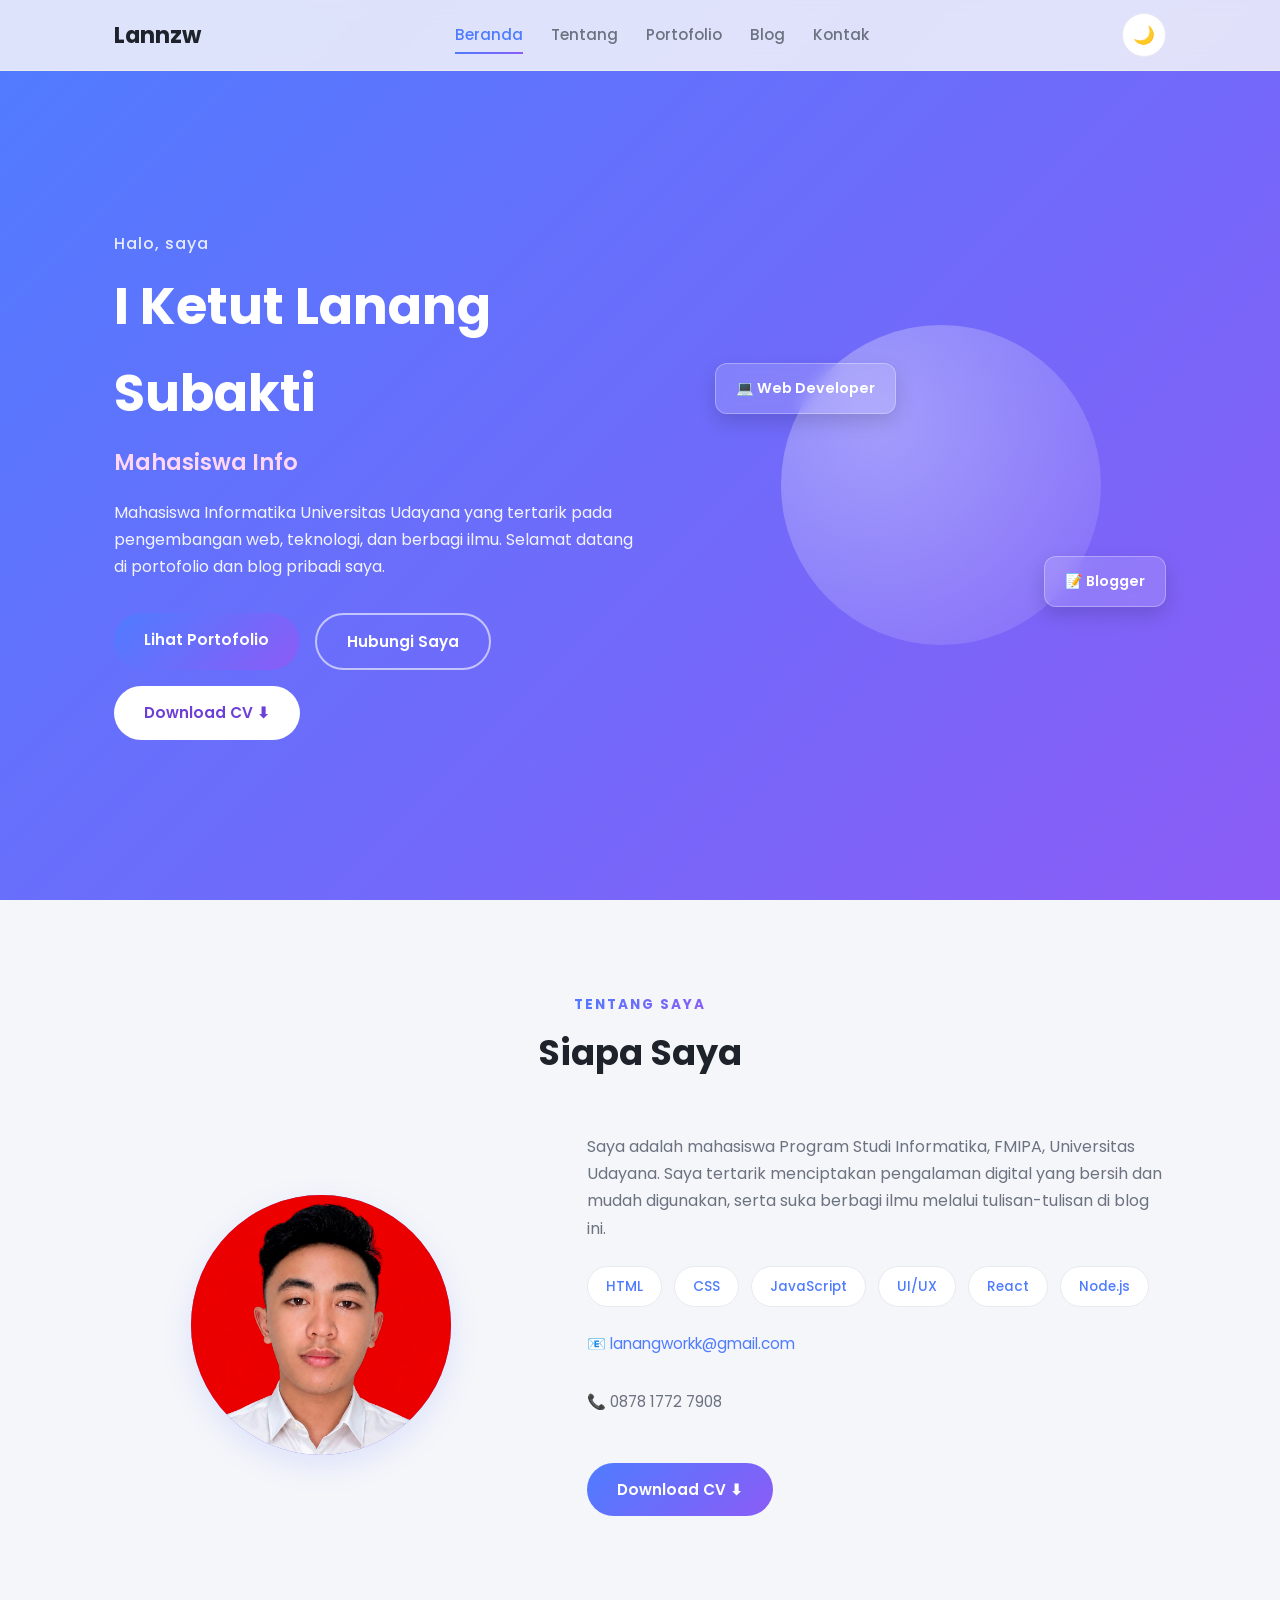
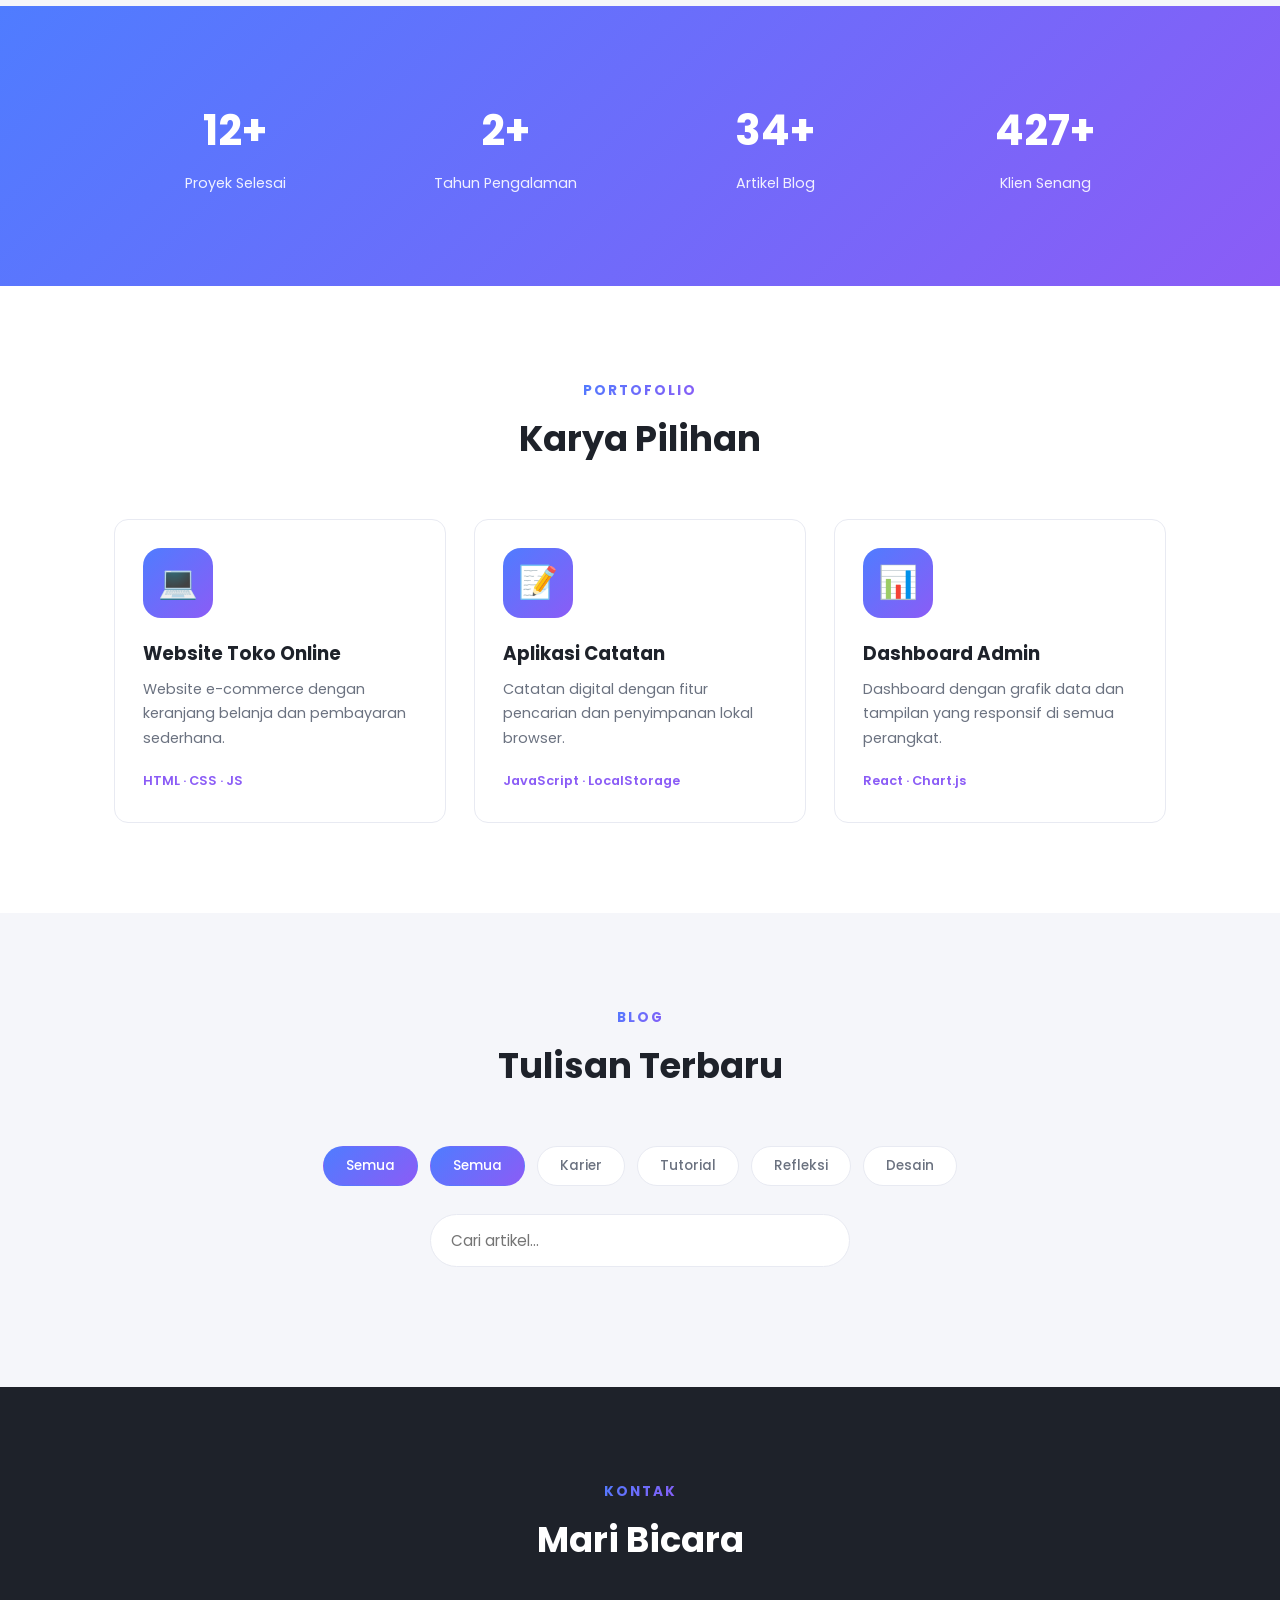
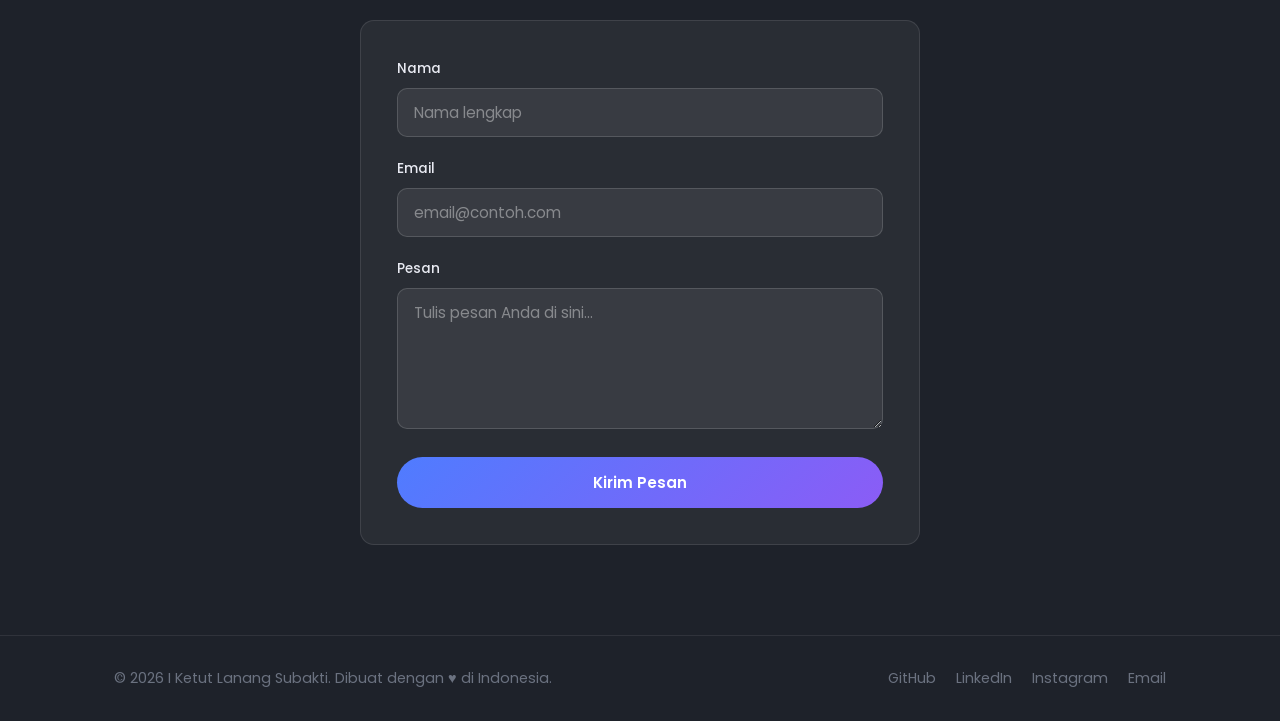
==== index.html @ 3997c29c "Initial commit: website portofolio blog" ====
<!DOCTYPE html>
<html lang="id" data-theme="light">
<head>
  <meta charset="UTF-8">
  <meta name="viewport" content="width=device-width, initial-scale=1.0">
  <meta name="description" content="Portofolio dan blog pribadi saya - pengembangan web, teknologi, dan pengalaman pribadi.">
  <meta name="author" content="Nama Kamu">
  <meta property="og:title" content="Portofolio Blog Saya">
  <meta property="og:description" content="Portofolio dan blog pribadi saya - pengembangan web, teknologi, dan pengalaman pribadi.">
  <title>Portofolio Blog Saya</title>
  <link rel="icon" href="data:image/svg+xml,<svg xmlns=%22http://www.w3.org/2000/svg%22 viewBox=%220 0 100 100%22><text y=%22.9em%22 font-size=%2290%22>💻</text></svg>">
  <link rel="preconnect" href="https://fonts.googleapis.com">
  <link rel="preconnect" href="https://fonts.gstatic.com" crossorigin>
  <link href="https://fonts.googleapis.com/css2?family=Poppins:wght@300;400;500;600;700&display=swap" rel="stylesheet">
  <link rel="stylesheet" href="css/style.css">
</head>
<body>

  <!-- Preloader -->
  <div class="preloader" id="preloader">
    <div class="loader-ring"></div>
    <p>Memuat...</p>
  </div>

  <header class="navbar" id="navbar">
    <div class="container nav-inner">
      <a href="#hero" class="logo" id="logo">Nama<span class="logo-accent">Saya</span></a>
      <nav class="nav-menu" id="navMenu">
        <a href="#hero" class="nav-link active">Beranda</a>
        <a href="#about" class="nav-link">Tentang</a>
        <a href="#portfolio" class="nav-link">Portofolio</a>
        <a href="#blog" class="nav-link">Blog</a>
        <a href="#contact" class="nav-link">Kontak</a>
      </nav>
      <div class="nav-actions">
        <button class="theme-toggle" id="themeToggle" aria-label="Ganti tema">
          <span class="theme-icon-sun">☀️</span>
          <span class="theme-icon-moon">🌙</span>
        </button>
        <button class="hamburger" id="hamburger" aria-label="Buka menu">
          <span></span>
          <span></span>
          <span></span>
        </button>
      </div>
    </div>
  </header>

  <main>
    <!-- Hero -->
    <section id="hero" class="hero">
      <div class="container hero-inner">
        <div class="hero-text">
          <p class="hero-greeting">Halo, saya</p>
          <h1 class="hero-title" id="heroName">Nama Kamu</h1>
          <h2 class="hero-subtitle" id="typedText"></h2>
          <p class="hero-desc" id="heroDesc"></p>
          <div class="hero-actions">
            <a href="#portfolio" class="btn btn-primary">Lihat Portofolio</a>
            <a href="#contact" class="btn btn-outline">Hubungi Saya</a>
            <a href="#" class="btn btn-white" id="cvButton">Download CV ⬇</a>
          </div>
        </div>
        <div class="hero-art">
          <div class="blob"></div>
          <div class="card-float card-float-1">💻 Web Developer</div>
          <div class="card-float card-float-2">📝 Blogger</div>
        </div>
      </div>
    </section>

    <!-- Tentang -->
    <section id="about" class="about">
      <div class="container">
        <div class="section-head reveal">
          <p class="section-tag">Tentang Saya</p>
          <h2 class="section-title">Siapa Saya</h2>
        </div>
        <div class="about-grid">
          <div class="about-photo reveal">
            <div class="photo-frame" id="aboutPhoto">👨‍💻</div>
          </div>
          <div class="about-text reveal">
            <p id="aboutText"></p>
            <div class="skills" id="skillsList"></div>
            <div class="about-contact">
              <p>📧 <a id="aboutEmail" href="mailto:email@contoh.com">email@contoh.com</a></p>
              <p>📞 <span id="aboutPhone">+62 812 3456 7890</span></p>
            </div>
            <a href="#" class="btn btn-primary" id="cvButton2">Download CV ⬇</a>
          </div>
        </div>
      </div>
    </section>

    <!-- Statistik -->
    <section class="stats" id="stats">
      <div class="container stats-grid" id="statsGrid"></div>
    </section>

    <!-- Portofolio -->
    <section id="portfolio" class="portfolio">
      <div class="container">
        <div class="section-head reveal">
          <p class="section-tag">Portofolio</p>
          <h2 class="section-title">Karya Pilihan</h2>
        </div>
        <div class="portfolio-grid" id="portfolioGrid"></div>
      </div>
    </section>

    <!-- Blog -->
    <section id="blog" class="blog">
      <div class="container">
        <div class="section-head reveal">
          <p class="section-tag">Blog</p>
          <h2 class="section-title">Tulisan Terbaru</h2>
        </div>
        <div class="blog-filters reveal" id="blogFilters">
          <button class="filter-btn active" data-filter="Semua">Semua</button>
        </div>
        <div class="blog-search reveal">
          <input type="text" id="searchInput" placeholder="Cari artikel...">
        </div>
        <div class="blog-list" id="blogList"></div>
        <p class="blog-empty" id="blogEmpty">Belum ada artikel yang cocok.</p>
      </div>
    </section>

    <!-- Kontak -->
    <section id="contact" class="contact">
      <div class="container">
        <div class="section-head reveal">
          <p class="section-tag">Kontak</p>
          <h2 class="section-title">Mari Bicara</h2>
        </div>
        <form id="contactForm" class="contact-form reveal">
          <div class="form-group">
            <label for="name">Nama</label>
            <input type="text" id="name" name="name" placeholder="Nama lengkap" required>
          </div>
          <div class="form-group">
            <label for="email">Email</label>
            <input type="email" id="email" name="email" placeholder="email@contoh.com" required>
          </div>
          <div class="form-group">
            <label for="message">Pesan</label>
            <textarea id="message" name="message" rows="5" placeholder="Tulis pesan Anda di sini..." required></textarea>
          </div>
          <button type="submit" class="btn btn-primary">Kirim Pesan</button>
        </form>
      </div>
    </section>
  </main>

  <footer class="footer">
    <div class="container footer-inner">
      <p>© <span id="year"></span> Nama Saya. Dibuat dengan ♥ di Indonesia.</p>
      <div class="socials" id="socialLinks"></div>
    </div>
  </footer>

  <!-- Tombol kembali ke atas -->
  <button class="back-to-top" id="backToTop" aria-label="Kembali ke atas">↑</button>

  <!-- Modal detail artikel -->
  <div class="modal" id="articleModal">
    <div class="modal-content">
      <button class="modal-close" id="modalClose" aria-label="Tutup">×</button>
      <div class="modal-body" id="modalBody"></div>
    </div>
  </div>

  <!-- Notifikasi -->
  <div class="toast" id="toast"></div>

  <script src="js/data.js"></script>
  <script src="js/main.js"></script>
</body>
</html>
---- css/style.css ----
:root {
  --blue: #4f7cff;
  --blue-dark: #3a5fd9;
  --purple: #8b5cf6;
  --purple-dark: #6d3fd6;
  --gray-100: #f5f6fa;
  --gray-200: #e8eaf2;
  --gray-500: #6b7280;
  --gray-800: #2b2f38;
  --gray-900: #1e222a;
  --white: #ffffff;
  --gradient: linear-gradient(135deg, var(--blue) 0%, var(--purple) 100%);
  --shadow: 0 10px 30px rgba(79, 124, 255, 0.15);
  --radius: 14px;
  --transition: all 0.3s ease;
  --bg: var(--gray-100);
  --bg-alt: var(--white);
  --surface: var(--white);
  --surface-hover: var(--gray-100);
  --border: var(--gray-200);
  --text: var(--gray-800);
  --text-heading: var(--gray-900);
  --text-muted: var(--gray-500);
  --navbar-bg: rgba(245, 246, 250, 0.85);
}

[data-theme="dark"] {
  --gray-100: #16181f;
  --gray-200: #242834;
  --gray-500: #9aa1b1;
  --gray-800: #e4e7ef;
  --gray-900: #f2f4fa;
  --white: #1b1e28;
  --shadow: 0 10px 30px rgba(0, 0, 0, 0.4);
  --bg: #12141a;
  --bg-alt: #171a23;
  --surface: #1b1e28;
  --surface-hover: #222634;
  --border: #2b3040;
  --text: #d7dbe6;
  --text-heading: #f2f4fa;
  --text-muted: #9aa1b1;
  --navbar-bg: rgba(18, 20, 26, 0.85);
}

* {
  margin: 0;
  padding: 0;
  box-sizing: border-box;
}

html {
  scroll-behavior: smooth;
}

body {
  font-family: 'Poppins', sans-serif;
  color: var(--text);
  background: var(--bg);
  line-height: 1.7;
  transition: background 0.4s ease, color 0.4s ease;
}

img {
  max-width: 100%;
}

a {
  color: inherit;
}

.container {
  max-width: 1100px;
  margin: 0 auto;
  padding: 0 24px;
}

/* ---------- Preloader ---------- */
.preloader {
  position: fixed;
  inset: 0;
  background: var(--bg);
  z-index: 1000;
  display: flex;
  flex-direction: column;
  align-items: center;
  justify-content: center;
  gap: 16px;
  transition: opacity 0.6s ease, visibility 0.6s ease;
}

.preloader.hidden {
  opacity: 0;
  visibility: hidden;
  pointer-events: none;
}

.preloader p {
  color: var(--text-muted);
  font-size: 0.9rem;
}

.loader-ring {
  width: 56px;
  height: 56px;
  border-radius: 50%;
  border: 4px solid var(--border);
  border-top-color: var(--purple);
  animation: spin 0.9s linear infinite;
}

@keyframes spin {
  to { transform: rotate(360deg); }
}

/* ---------- Navbar ---------- */
.navbar {
  position: fixed;
  top: 0;
  left: 0;
  right: 0;
  z-index: 100;
  background: var(--navbar-bg);
  backdrop-filter: blur(10px);
  border-bottom: 1px solid var(--border);
  transition: var(--transition);
}

.navbar.scrolled {
  box-shadow: var(--shadow);
}

.nav-inner {
  display: flex;
  align-items: center;
  justify-content: space-between;
  height: 70px;
}

.logo {
  font-size: 1.4rem;
  font-weight: 700;
  color: var(--text-heading);
  text-decoration: none;
}

.logo-accent {
  background: var(--gradient);
  -webkit-background-clip: text;
  background-clip: text;
  -webkit-text-fill-color: transparent;
}

.nav-menu {
  display: flex;
  gap: 28px;
}

.nav-link {
  color: var(--text-muted);
  text-decoration: none;
  font-weight: 500;
  font-size: 0.95rem;
  position: relative;
  transition: var(--transition);
}

.nav-link::after {
  content: '';
  position: absolute;
  bottom: -6px;
  left: 0;
  width: 0;
  height: 2px;
  background: var(--gradient);
  transition: var(--transition);
}

.nav-link:hover,
.nav-link.active {
  color: var(--blue);
}

.nav-link:hover::after,
.nav-link.active::after {
  width: 100%;
}

.nav-actions {
  display: flex;
  align-items: center;
  gap: 16px;
}

.theme-toggle {
  width: 44px;
  height: 44px;
  border-radius: 50%;
  border: 1px solid var(--border);
  background: var(--surface);
  cursor: pointer;
  display: flex;
  align-items: center;
  justify-content: center;
  font-size: 1.1rem;
  transition: var(--transition);
}

.theme-toggle:hover {
  border-color: var(--purple);
  transform: scale(1.08);
}

.theme-icon-sun { display: none; }
.theme-icon-moon { display: inline; }

[data-theme="dark"] .theme-icon-sun { display: inline; }
[data-theme="dark"] .theme-icon-moon { display: none; }

.hamburger {
  display: none;
  flex-direction: column;
  gap: 5px;
  background: none;
  border: none;
  cursor: pointer;
  padding: 6px;
}

.hamburger span {
  width: 24px;
  height: 3px;
  background: var(--text-heading);
  border-radius: 3px;
  transition: var(--transition);
}

.hamburger.open span:nth-child(1) {
  transform: translateY(8px) rotate(45deg);
}

.hamburger.open span:nth-child(2) {
  opacity: 0;
}

.hamburger.open span:nth-child(3) {
  transform: translateY(-8px) rotate(-45deg);
}

/* ---------- Hero ---------- */
.hero {
  padding: 170px 0 100px;
  background: var(--gradient);
  color: var(--white);
  min-height: 100vh;
  display: flex;
  align-items: center;
}

.hero-inner {
  display: grid;
  grid-template-columns: 1.2fr 1fr;
  gap: 60px;
  align-items: center;
}

.hero-greeting {
  font-weight: 500;
  opacity: 0.85;
  letter-spacing: 1px;
}

.hero-title {
  font-size: 3.2rem;
  font-weight: 700;
  margin: 6px 0;
}

.hero-subtitle {
  font-size: 1.4rem;
  font-weight: 600;
  color: #ffd7f5;
  min-height: 2rem;
  margin-bottom: 18px;
}

.hero-subtitle .cursor {
  display: inline-block;
  width: 3px;
  background: #ffd7f5;
  margin-left: 3px;
  animation: blink 0.8s infinite;
}

@keyframes blink {
  0%, 100% { opacity: 1; }
  50% { opacity: 0; }
}

.hero-desc {
  opacity: 0.92;
  max-width: 520px;
  margin-bottom: 32px;
}

.hero-actions {
  display: flex;
  gap: 16px;
  flex-wrap: wrap;
}

.btn {
  display: inline-block;
  padding: 14px 30px;
  border-radius: 50px;
  font-weight: 600;
  text-decoration: none;
  font-size: 0.95rem;
  cursor: pointer;
  border: none;
  font-family: inherit;
  transition: var(--transition);
}

.btn-primary {
  background: var(--gradient);
  color: var(--white);
}

.btn-primary:hover {
  transform: translateY(-3px);
  box-shadow: 0 12px 25px rgba(139, 92, 246, 0.35);
}

.btn-outline {
  background: transparent;
  color: var(--white);
  border: 2px solid rgba(255, 255, 255, 0.6);
}

.btn-outline:hover {
  background: var(--white);
  color: var(--purple-dark);
}

.btn-white {
  background: var(--white);
  color: var(--purple-dark);
}

.btn-white:hover {
  transform: translateY(-3px);
  box-shadow: 0 12px 25px rgba(255, 255, 255, 0.25);
}

.hero-art {
  position: relative;
  display: flex;
  align-items: center;
  justify-content: center;
}

.blob {
  width: 320px;
  height: 320px;
  background: radial-gradient(circle at 30% 30%, rgba(255, 255, 255, 0.35), rgba(255, 255, 255, 0.05));
  border-radius: 50%;
  animation: float 6s ease-in-out infinite;
}

@keyframes float {
  0%, 100% { transform: translateY(0); }
  50% { transform: translateY(-20px); }
}

.card-float {
  position: absolute;
  background: rgba(255, 255, 255, 0.15);
  border: 1px solid rgba(255, 255, 255, 0.3);
  backdrop-filter: blur(8px);
  padding: 12px 20px;
  border-radius: 12px;
  font-weight: 600;
  font-size: 0.9rem;
  box-shadow: 0 8px 20px rgba(0, 0, 0, 0.15);
}

.card-float-1 {
  top: 12%;
  left: 0;
  animation: float 5s ease-in-out infinite;
}

.card-float-2 {
  bottom: 12%;
  right: 0;
  animation: float 5s ease-in-out infinite reverse;
}

/* ---------- Section common ---------- */
section {
  padding: 90px 0;
}

.section-head {
  text-align: center;
  margin-bottom: 50px;
}

.section-tag {
  display: inline-block;
  background: var(--gradient);
  -webkit-background-clip: text;
  background-clip: text;
  -webkit-text-fill-color: transparent;
  font-weight: 700;
  font-size: 0.85rem;
  letter-spacing: 2px;
  text-transform: uppercase;
}

.section-title {
  font-size: 2.2rem;
  font-weight: 700;
  color: var(--text-heading);
  margin-top: 6px;
}

/* ---------- About ---------- */
.about-grid {
  display: grid;
  grid-template-columns: 1fr 1.4fr;
  gap: 60px;
  align-items: center;
}

.photo-frame {
  width: 260px;
  height: 260px;
  margin: 0 auto;
  border-radius: 50%;
  background: var(--gradient);
  display: flex;
  align-items: center;
  justify-content: center;
  font-size: 6rem;
  color: var(--white);
  overflow: hidden;
  box-shadow: var(--shadow);
}

.photo-frame img {
  width: 100%;
  height: 100%;
  object-fit: cover;
}

.about-text p {
  color: var(--text-muted);
  margin-bottom: 24px;
}

.skills {
  display: flex;
  flex-wrap: wrap;
  gap: 12px;
}

.skill {
  background: var(--surface);
  border: 1px solid var(--border);
  color: var(--blue);
  padding: 8px 18px;
  border-radius: 50px;
  font-weight: 500;
  font-size: 0.85rem;
  transition: var(--transition);
}

.skill:hover {
  background: var(--gradient);
  color: var(--white);
  border-color: transparent;
  transform: translateY(-2px);
}

.about-contact {
  margin: 24px 0;
  display: grid;
  gap: 8px;
  color: var(--text-muted);
  font-size: 0.95rem;
}

.about-contact a {
  color: var(--blue);
  text-decoration: none;
}

/* ---------- Stats ---------- */
.stats {
  background: var(--gradient);
  padding: 70px 0;
}

.stats-grid {
  display: grid;
  grid-template-columns: repeat(4, 1fr);
  gap: 28px;
  text-align: center;
  color: var(--white);
}

.stat-item {
  padding: 20px;
}

.stat-number {
  font-size: 2.6rem;
  font-weight: 700;
}

.stat-label {
  opacity: 0.9;
  font-size: 0.9rem;
  margin-top: 4px;
}

/* ---------- Portfolio ---------- */
.portfolio {
  background: var(--bg-alt);
}

.portfolio-grid {
  display: grid;
  grid-template-columns: repeat(3, 1fr);
  gap: 28px;
}

.portfolio-card {
  background: var(--surface);
  border: 1px solid var(--border);
  border-radius: var(--radius);
  padding: 28px;
  transition: var(--transition);
}

.portfolio-card:hover {
  transform: translateY(-8px);
  box-shadow: var(--shadow);
  border-color: transparent;
}

.portfolio-thumb {
  width: 70px;
  height: 70px;
  border-radius: 18px;
  background: var(--gradient);
  display: flex;
  align-items: center;
  justify-content: center;
  font-size: 2rem;
  margin-bottom: 20px;
}

.portfolio-card h3 {
  font-size: 1.15rem;
  color: var(--text-heading);
  margin-bottom: 8px;
}

.portfolio-card p {
  font-size: 0.9rem;
  color: var(--text-muted);
  margin-bottom: 16px;
}

.portfolio-tech {
  font-size: 0.8rem;
  font-weight: 600;
  color: var(--purple);
}

/* ---------- Blog ---------- */
.blog-filters {
  display: flex;
  justify-content: center;
  gap: 12px;
  flex-wrap: wrap;
  margin-bottom: 28px;
}

.filter-btn {
  padding: 9px 22px;
  border-radius: 50px;
  border: 1px solid var(--border);
  background: var(--surface);
  color: var(--text-muted);
  font-family: inherit;
  font-size: 0.85rem;
  font-weight: 500;
  cursor: pointer;
  transition: var(--transition);
}

.filter-btn:hover {
  border-color: var(--purple);
  color: var(--purple);
}

.filter-btn.active {
  background: var(--gradient);
  color: var(--white);
  border-color: transparent;
}

.blog-search {
  text-align: center;
  margin-bottom: 30px;
}

.blog-search input {
  width: 100%;
  max-width: 420px;
  padding: 14px 20px;
  border-radius: 50px;
  border: 1px solid var(--border);
  background: var(--surface);
  color: var(--text);
  font-family: inherit;
  font-size: 0.95rem;
  outline: none;
  transition: var(--transition);
}

.blog-search input:focus {
  border-color: var(--purple);
  box-shadow: 0 0 0 4px rgba(139, 92, 246, 0.1);
}

.blog-list {
  display: grid;
  grid-template-columns: repeat(3, 1fr);
  gap: 28px;
}

.blog-card {
  background: var(--surface);
  border: 1px solid var(--border);
  border-radius: var(--radius);
  overflow: hidden;
  transition: var(--transition);
  display: flex;
  flex-direction: column;
  cursor: pointer;
}

.blog-card:hover {
  transform: translateY(-8px);
  box-shadow: var(--shadow);
}

.blog-card-head {
  padding: 28px 28px 0;
}

.blog-date {
  font-size: 0.78rem;
  color: var(--purple);
  font-weight: 600;
  letter-spacing: 0.5px;
}

.blog-card h3 {
  font-size: 1.1rem;
  color: var(--text-heading);
  margin: 8px 0 10px;
}

.blog-card p {
  font-size: 0.9rem;
  color: var(--text-muted);
  flex: 1;
}

.blog-card-body {
  padding: 0 28px 24px;
}

.blog-category {
  display: inline-block;
  margin-top: 14px;
  font-size: 0.75rem;
  font-weight: 600;
  color: var(--blue);
  background: rgba(79, 124, 255, 0.12);
  padding: 4px 12px;
  border-radius: 50px;
}

.blog-readmore {
  display: inline-block;
  margin-top: 10px;
  font-size: 0.8rem;
  font-weight: 600;
  color: var(--purple);
  background: none;
  border: none;
  cursor: pointer;
  padding: 0;
  font-family: inherit;
}

.blog-empty {
  text-align: center;
  color: var(--text-muted);
  display: none;
  padding: 40px 0;
}

/* ---------- Modal ---------- */
.modal {
  position: fixed;
  inset: 0;
  background: rgba(0, 0, 0, 0.65);
  z-index: 200;
  display: flex;
  align-items: center;
  justify-content: center;
  padding: 24px;
  opacity: 0;
  visibility: hidden;
  transition: opacity 0.3s ease, visibility 0.3s ease;
}

.modal.open {
  opacity: 1;
  visibility: visible;
}

.modal-content {
  background: var(--surface);
  border-radius: var(--radius);
  max-width: 640px;
  width: 100%;
  max-height: 80vh;
  overflow-y: auto;
  padding: 36px;
  position: relative;
  transform: translateY(20px);
  transition: transform 0.3s ease;
}

.modal.open .modal-content {
  transform: translateY(0);
}

.modal-close {
  position: absolute;
  top: 14px;
  right: 18px;
  background: none;
  border: none;
  font-size: 1.6rem;
  color: var(--text-muted);
  cursor: pointer;
  line-height: 1;
  transition: var(--transition);
}

.modal-close:hover {
  color: var(--purple);
  transform: rotate(90deg);
}

.modal-category {
  display: inline-block;
  font-size: 0.75rem;
  font-weight: 600;
  color: var(--blue);
  background: rgba(79, 124, 255, 0.12);
  padding: 4px 12px;
  border-radius: 50px;
}

.modal-body h3 {
  font-size: 1.5rem;
  color: var(--text-heading);
  margin: 10px 0 6px;
}

.modal-date {
  font-size: 0.8rem;
  color: var(--text-muted);
  margin-bottom: 18px;
}

.modal-body p {
  color: var(--text-muted);
  margin-bottom: 14px;
  font-size: 0.95rem;
}

/* ---------- Contact ---------- */
.contact {
  background: #1e222a;
}

.contact .section-title {
  color: var(--white);
}

.contact .section-tag {
  background: var(--gradient);
  -webkit-background-clip: text;
  background-clip: text;
  -webkit-text-fill-color: transparent;
}

.contact-form {
  max-width: 560px;
  margin: 0 auto;
  background: rgba(255, 255, 255, 0.05);
  border: 1px solid rgba(255, 255, 255, 0.1);
  border-radius: var(--radius);
  padding: 36px;
}

.form-group {
  margin-bottom: 20px;
}

.form-group label {
  display: block;
  color: var(--gray-200);
  font-size: 0.85rem;
  font-weight: 500;
  margin-bottom: 8px;
}

.form-group input,
.form-group textarea {
  width: 100%;
  padding: 12px 16px;
  border-radius: 10px;
  border: 1px solid rgba(255, 255, 255, 0.15);
  background: rgba(255, 255, 255, 0.07);
  color: var(--white);
  font-family: inherit;
  font-size: 0.95rem;
  outline: none;
  transition: var(--transition);
}

.form-group input::placeholder,
.form-group textarea::placeholder {
  color: rgba(255, 255, 255, 0.4);
}

.form-group input:focus,
.form-group textarea:focus {
  border-color: var(--purple);
  background: rgba(255, 255, 255, 0.1);
}

.contact-form .btn-primary {
  width: 100%;
}

.contact-form .btn-primary:hover {
  box-shadow: 0 12px 25px rgba(139, 92, 246, 0.4);
}

/* ---------- Toast ---------- */
.toast {
  position: fixed;
  bottom: 24px;
  left: 50%;
  transform: translateX(-50%) translateY(100px);
  background: var(--surface);
  color: var(--text);
  padding: 14px 26px;
  border-radius: 50px;
  box-shadow: var(--shadow);
  border: 1px solid var(--border);
  font-size: 0.9rem;
  font-weight: 500;
  z-index: 300;
  opacity: 0;
  visibility: hidden;
  transition: all 0.4s ease;
  max-width: 90vw;
  text-align: center;
}

.toast.show {
  transform: translateX(-50%) translateY(0);
  opacity: 1;
  visibility: visible;
}

.toast.success {
  border-left: 4px solid #34d399;
}

.toast.error {
  border-left: 4px solid #f87171;
}

/* ---------- Back to top ---------- */
.back-to-top {
  position: fixed;
  bottom: 24px;
  right: 24px;
  width: 48px;
  height: 48px;
  border-radius: 50%;
  background: var(--gradient);
  color: var(--white);
  border: none;
  font-size: 1.2rem;
  cursor: pointer;
  z-index: 150;
  opacity: 0;
  visibility: hidden;
  transform: translateY(20px);
  transition: var(--transition);
  box-shadow: var(--shadow);
}

.back-to-top.show {
  opacity: 1;
  visibility: visible;
  transform: translateY(0);
}

.back-to-top:hover {
  transform: translateY(-4px);
}

/* ---------- Footer ---------- */
.footer {
  background: #1e222a;
  border-top: 1px solid rgba(255, 255, 255, 0.08);
  padding: 30px 0;
  color: var(--gray-500);
  font-size: 0.9rem;
}

.footer-inner {
  display: flex;
  align-items: center;
  justify-content: space-between;
  flex-wrap: wrap;
  gap: 16px;
}

.socials {
  display: flex;
  gap: 20px;
}

.socials a {
  color: var(--gray-500);
  text-decoration: none;
  transition: var(--transition);
}

.socials a:hover {
  color: var(--purple);
}

/* ---------- Reveal animation ---------- */
.reveal {
  opacity: 0;
  transform: translateY(30px);
  transition: opacity 0.7s ease, transform 0.7s ease;
}

.reveal.visible {
  opacity: 1;
  transform: translateY(0);
}

/* ---------- Responsive ---------- */
@media (max-width: 900px) {
  .hero-inner {
    grid-template-columns: 1fr;
    text-align: center;
    gap: 40px;
  }

  .hero-desc {
    margin: 0 auto 32px;
  }

  .hero-actions {
    justify-content: center;
  }

  .about-grid {
    grid-template-columns: 1fr;
    text-align: center;
    gap: 30px;
  }

  .skills {
    justify-content: center;
  }

  .stats-grid {
    grid-template-columns: repeat(2, 1fr);
  }

  .portfolio-grid,
  .blog-list {
    grid-template-columns: repeat(2, 1fr);
  }
}

@media (max-width: 640px) {
  .hamburger {
    display: flex;
  }

  .nav-menu {
    position: fixed;
    top: 70px;
    right: -100%;
    flex-direction: column;
    background: var(--surface);
    width: 220px;
    padding: 24px;
    gap: 20px;
    border-radius: 0 0 0 var(--radius);
    box-shadow: var(--shadow);
    transition: right 0.3s ease;
  }

  .nav-menu.open {
    right: 0;
  }

  .hero {
    padding-top: 140px;
  }

  .hero-title {
    font-size: 2.4rem;
  }

  .portfolio-grid,
  .blog-list {
    grid-template-columns: 1fr;
  }

  .section-title {
    font-size: 1.8rem;
  }

  .contact-form {
    padding: 24px;
  }

  .stats-grid {
    grid-template-columns: 1fr 1fr;
  }
}
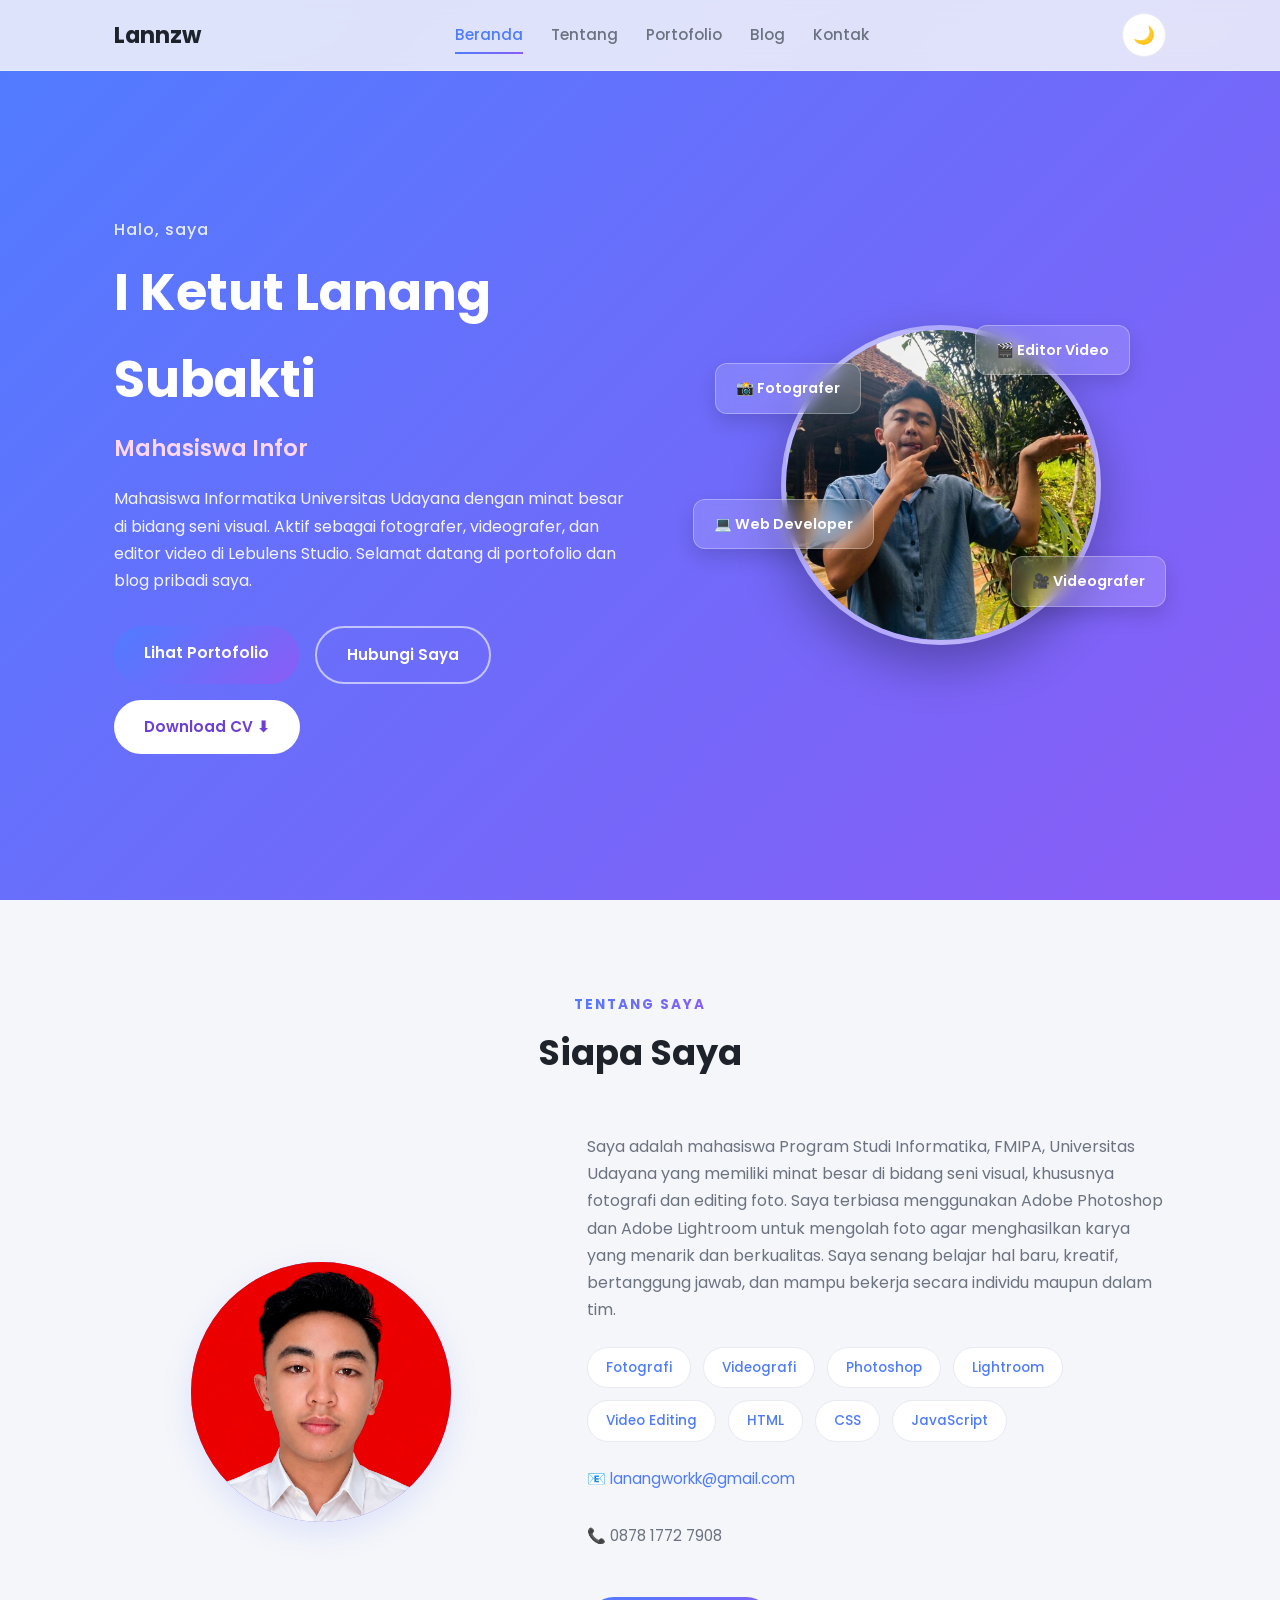
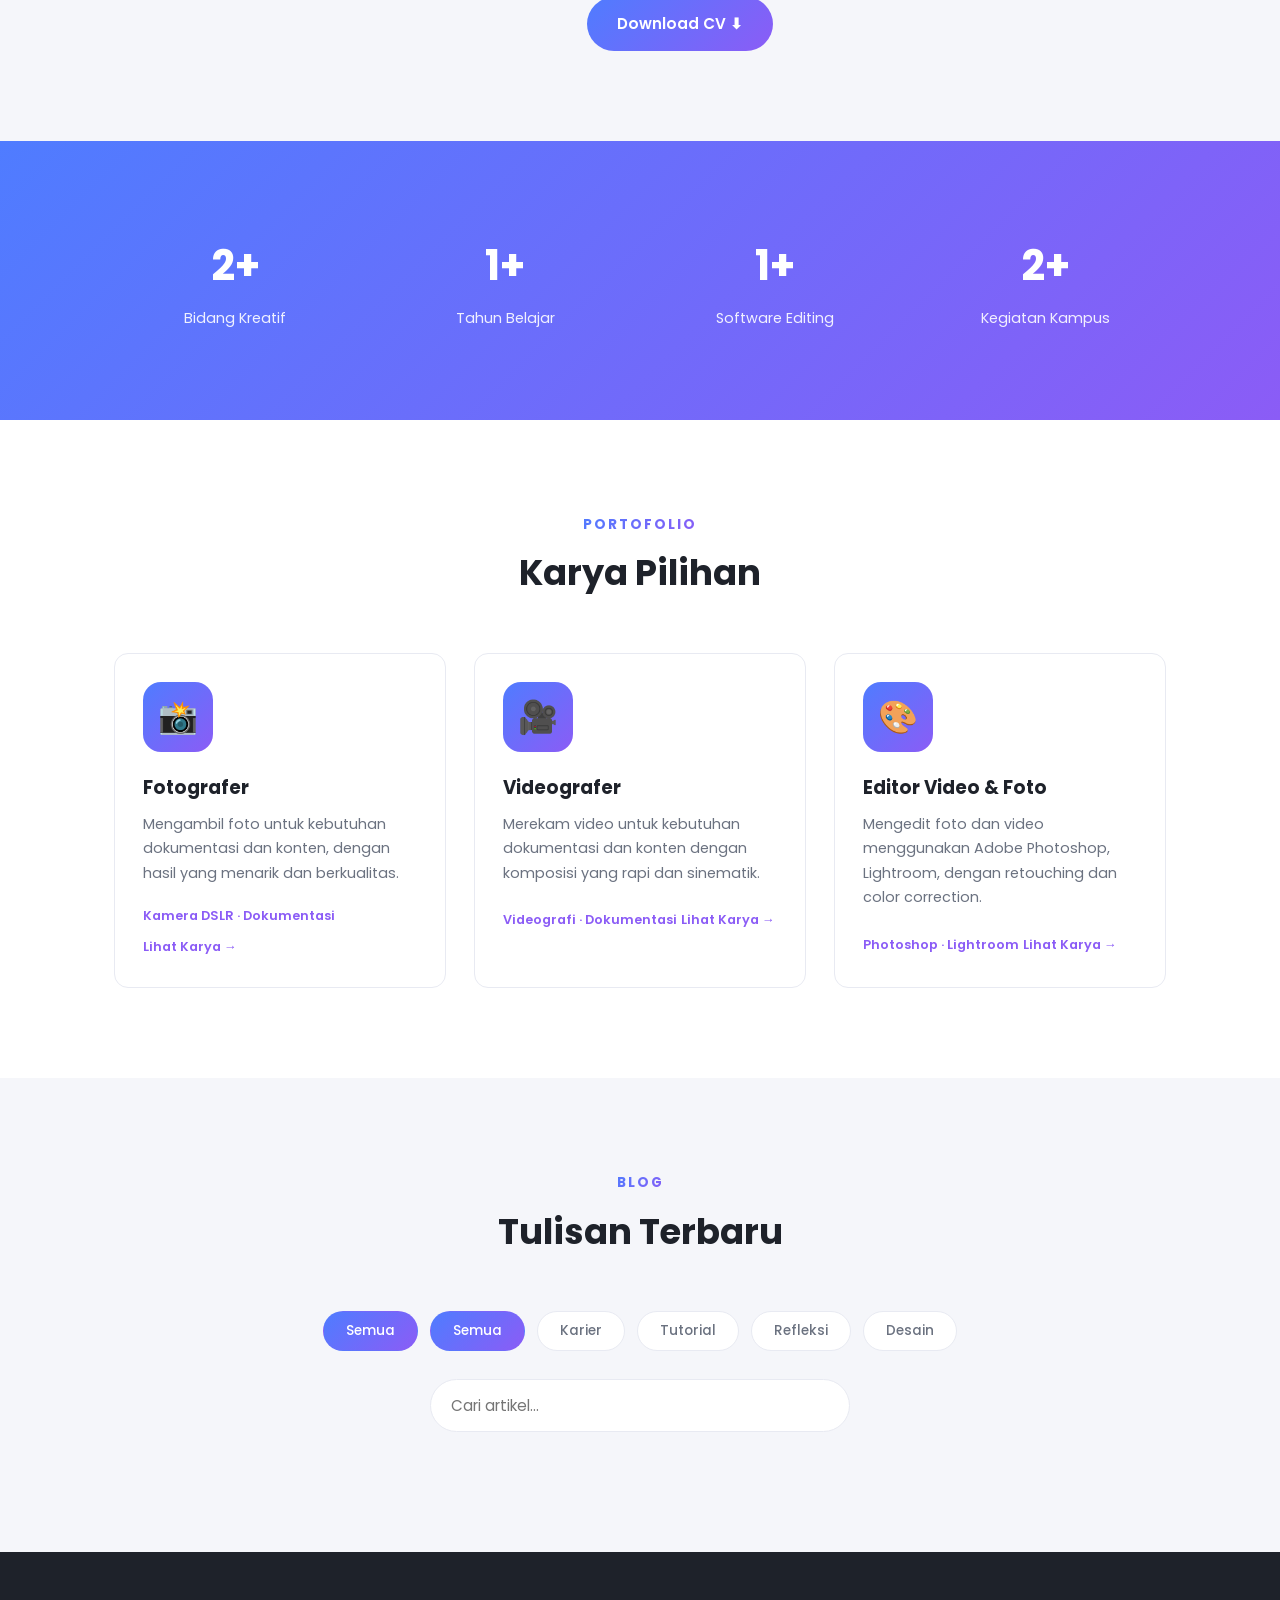
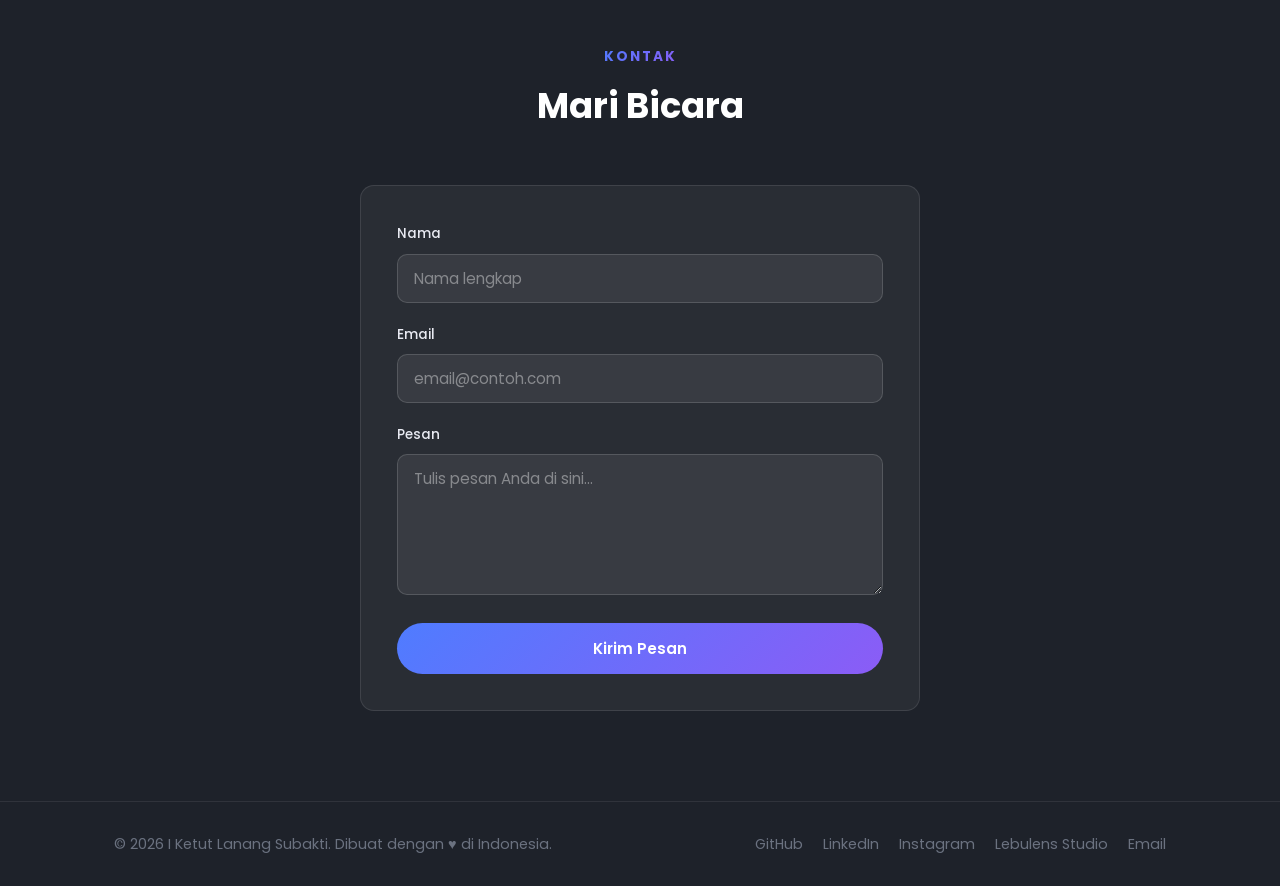
==== commit ab04cd07: "Update hero: foto profil di lingkaran + kartu fotografer, videografer, editor" ====
--- a/index.html
+++ b/index.html
@@ -62,9 +62,11 @@
           </div>
         </div>
         <div class="hero-art">
-          <div class="blob"></div>
-          <div class="card-float card-float-1">💻 Web Developer</div>
-          <div class="card-float card-float-2">📝 Blogger</div>
+          <div class="blob"><img src="hero.jpg" alt="Foto profil" id="heroPhoto"></div>
+          <div class="card-float card-float-1">📸 Fotografer</div>
+          <div class="card-float card-float-2">🎥 Videografer</div>
+          <div class="card-float card-float-3">🎬 Editor Video</div>
+          <div class="card-float card-float-4">💻 Web Developer</div>
         </div>
       </div>
     </section>
--- a/css/style.css
+++ b/css/style.css
@@ -366,6 +366,16 @@
   background: radial-gradient(circle at 30% 30%, rgba(255, 255, 255, 0.35), rgba(255, 255, 255, 0.05));
   border-radius: 50%;
   animation: float 6s ease-in-out infinite;
+  overflow: hidden;
+  border: 5px solid rgba(255, 255, 255, 0.35);
+  box-shadow: 0 20px 50px rgba(0, 0, 0, 0.3);
+}
+
+.blob img {
+  width: 100%;
+  height: 100%;
+  object-fit: cover;
+  display: block;
 }
 
 @keyframes float {
@@ -395,6 +405,18 @@
   bottom: 12%;
   right: 0;
   animation: float 5s ease-in-out infinite reverse;
+}
+
+.card-float-3 {
+  top: 0;
+  right: 8%;
+  animation: float 5.5s ease-in-out infinite;
+}
+
+.card-float-4 {
+  bottom: 30%;
+  left: -5%;
+  animation: float 4.5s ease-in-out infinite reverse;
 }
 
 /* ---------- Section common ---------- */
